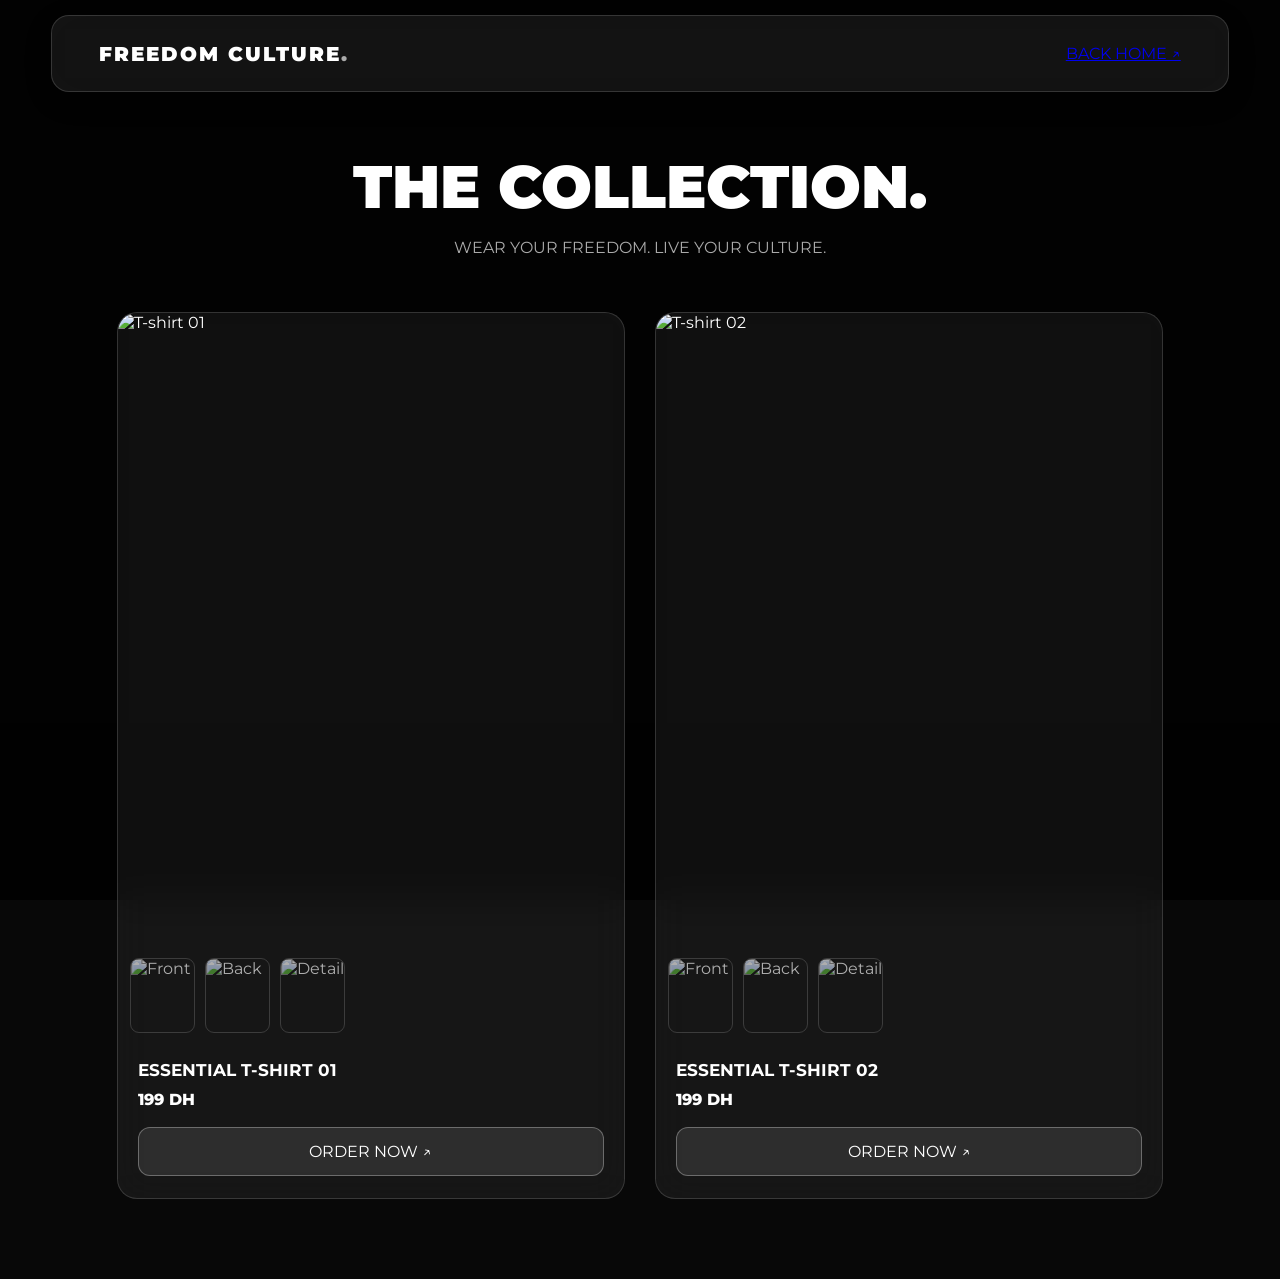
==== collection.html @ b7c8d1c5 "Add files via upload" ====
<!DOCTYPE html>
<html lang="en">
<head>
    <meta charset="UTF-8">
    <meta name="viewport" content="width=device-width, initial-scale=1.0">
    <title>THE COLLECTION | FREEDOM CULTURE</title>

    <link rel="stylesheet" href="style.css">

    <link href="https://fonts.googleapis.com/css2?family=Montserrat:wght@400;500;600;700;800;900&display=swap" rel="stylesheet">

    <style>
        .products-section {
            max-width: 1200px;
            margin: auto;
            padding: 150px 6% 80px;
            color: white;
            font-family: Montserrat, sans-serif;
        }

        .products-section > h1 {
            text-align: center;
            font-size: clamp(35px, 6vw, 60px);
            font-weight: 900;
        }

        .products-intro {
            text-align: center;
            color: #aaa;
            margin: 15px 0 55px;
        }

        .products-grid {
            display: grid;
            grid-template-columns: repeat(2, minmax(0, 1fr));
            gap: 30px;
        }

        .product-card {
            background: rgba(255,255,255,.06);
            border: 1px solid rgba(255,255,255,.15);
            border-radius: 20px;
            overflow: hidden;
            backdrop-filter: blur(18px);
            -webkit-backdrop-filter: blur(18px);
        }

        .main-product-image {
            width: 100%;
            aspect-ratio: 4 / 5;
            object-fit: cover;
            display: block;
        }

        .product-thumbnails {
            display: flex;
            gap: 10px;
            padding: 12px;
        }

        .product-thumbnails img {
            width: 65px;
            height: 75px;
            object-fit: cover;
            border-radius: 9px;
            border: 1px solid rgba(255,255,255,.25);
            cursor: pointer;
            opacity: .65;
        }

        .product-thumbnails img:hover {
            opacity: 1;
            border-color: white;
        }

        .product-info {
            padding: 15px 20px 22px;
        }

        .product-info h2 {
            font-size: 17px;
            margin-bottom: 10px;
        }

        .product-price {
            font-weight: 800;
            margin-bottom: 18px;
        }

        .order-button {
            display: block;
            text-align: center;
            padding: 14px;
            color: white;
            text-decoration: none;
            border: 1px solid rgba(255,255,255,.3);
            border-radius: 12px;
            background: rgba(255,255,255,.1);
        }

        .order-button:hover {
            background: rgba(255,255,255,.2);
        }

        @media(max-width: 700px) {
            .products-grid {
                grid-template-columns: 1fr;
            }

            .products-section {
                padding: 120px 18px 60px;
            }
        }
    </style>
</head>

<body>

<header>
    <nav class="navbar">
        <a href="index.html" class="logo">
            FREEDOM CULTURE<span>.</span>
        </a>

        <a href="index.html" class="glass-collection-btn">
            BACK HOME ↗
        </a>
    </nav>
</header>

<main class="products-section">

    <h1>THE COLLECTION<span>.</span></h1>

    <p class="products-intro">
        WEAR YOUR FREEDOM. LIVE YOUR CULTURE.
    </p>

    <div class="products-grid">

        <!-- T-SHIRT 01 -->

        <article class="product-card">

            <img class="main-product-image"
                 src="images/tshirt-01-front.jpg"
                 alt="T-shirt 01">

            <div class="product-thumbnails">

                <img src="images/tshirt-01-front.jpg"
                     onclick="changeImage(this)" alt="Front">

                <img src="images/tshirt-01-back.jpg"
                     onclick="changeImage(this)" alt="Back">

                <img src="images/tshirt-01-detail.jpg"
                     onclick="changeImage(this)" alt="Detail">

            </div>

            <div class="product-info">

                <h2>ESSENTIAL T-SHIRT 01</h2>

                <p class="product-price">199 DH</p>

                <a class="order-button"
                   target="_blank"
                   href="https://wa.me/212710822283?text=Hello%20FREEDOM%20CULTURE%2C%20I%20want%20T-shirt%2001">
                    ORDER NOW ↗
                </a>

            </div>
        </article>


        <!-- T-SHIRT 02 -->

        <article class="product-card">

            <img class="main-product-image"
                 src="images/tshirt-02-front.jpg"
                 alt="T-shirt 02">

            <div class="product-thumbnails">

                <img src="images/tshirt-02-front.jpg"
                     onclick="changeImage(this)" alt="Front">

                <img src="images/tshirt-02-back.jpg"
                     onclick="changeImage(this)" alt="Back">

                <img src="images/tshirt-02-detail.jpg"
                     onclick="changeImage(this)" alt="Detail">

            </div>

            <div class="product-info">

                <h2>ESSENTIAL T-SHIRT 02</h2>

                <p class="product-price">199 DH</p>

                <a class="order-button"
                   target="_blank"
                   href="https://wa.me/212710822283?text=Hello%20FREEDOM%20CULTURE%2C%20I%20want%20T-shirt%2002">
                    ORDER NOW ↗
                </a>

            </div>
        </article>

    </div>
</main>

<script>
    function changeImage(thumbnail) {
        const card = thumbnail.closest(".product-card");
        const mainImage = card.querySelector(".main-product-image");

        mainImage.src = thumbnail.src;
    }
</script>

</body>
</html>
---- style.css ----
/* =========================
   GLOBAL
========================= */

* {
    margin: 0;
    padding: 0;
    box-sizing: border-box;
    scroll-behavior: smooth;
}

html {
    scroll-padding-top: 110px;
}

body {
    position: relative;
    isolation: isolate;
    min-height: 100vh;

    font-family: 'Montserrat', sans-serif;
    background: #080808;
    color: white;
}

/* FULL PAGE BACKGROUND */

body::before {
    content: "";
    position: fixed;
    inset: 0;
    z-index: -1;
    pointer-events: none;

    background-image:
        linear-gradient(
            rgba(0,0,0,0.65),
            rgba(0,0,0,0.78)
        ),
      url('https://images.unsplash.com/photo-1523398002811-999ca8dec234?w=2000');
    background-size: cover;
    background-position: center center;
    background-repeat: no-repeat;
}

/* NAVBAR */

header {
    position: fixed;
    top: 15px;
    left: 4%;
    width: 92%;
    z-index: 1000;

    border: 1px solid rgba(255,255,255,0.15);
    border-radius: 18px;

    background: rgba(255,255,255,0.07);

    backdrop-filter: blur(22px);
    -webkit-backdrop-filter: blur(22px);

    box-shadow: 0 8px 30px rgba(0,0,0,0.12);
}

.navbar {
    min-height: 75px;
    padding: 12px 4%;

    display: flex;
    align-items: center;
    justify-content: space-between;
    gap: 20px;
}

.logo {
    color: white;
    font-size: 20px;
    font-weight: 900;
    text-decoration: none;
    letter-spacing: 2px;
    white-space: nowrap;
}

.logo span {
    color: #aaa;
}

.nav-links {
    display: flex;
    gap: 30px;
    list-style: none;
}

.nav-links a {
    color: #ddd;
    text-decoration: none;
    font-size: 11px;
    font-weight: 600;
    letter-spacing: 1px;
    transition: color 0.3s ease;
}

.nav-links a:hover {
    color: white;
}

.shop-btn {
    padding: 12px 22px;

    border: 1px solid rgba(255,255,255,0.5);
    border-radius: 30px;

    color: white;
    text-decoration: none;
    font-size: 11px;
    letter-spacing: 1px;

    background: rgba(255,255,255,0.08);

    backdrop-filter: blur(12px);
    -webkit-backdrop-filter: blur(12px);

    transition: 0.3s ease;
    white-space: nowrap;
}

.shop-btn:hover {
    background: white;
    color: black;
}

/* HERO */

.hero {
    min-height: 100vh;

    display: flex;
    align-items: center;

    padding: 140px 12% 80px;

    background: linear-gradient(
        90deg,
        rgba(0,0,0,0.65),
        rgba(0,0,0,0.30),
        rgba(0,0,0,0.12)
    );
}

.hero-content {
    max-width: 650px;
}

.subtitle {
    color: #ccc;
    font-size: 11px;
    font-weight: 700;
    letter-spacing: 4px;
    margin-bottom: 25px;
}

.hero h1 {
    font-size: clamp(55px, 8vw, 105px);
    line-height: 0.95;
    font-weight: 900;
    letter-spacing: -5px;
}

.hero h1 span {
    color: #ccc;
}

.description {
    color: #ddd;
    font-size: 14px;
    line-height: 2;
    margin: 30px 0;
}

.hero-btn {
    display: inline-block;

    padding: 17px 27px;

    border: 1px solid rgba(255,255,255,0.4);
    border-radius: 40px;

    background: rgba(255,255,255,0.12);

    color: white;
    text-decoration: none;

    font-size: 11px;
    font-weight: 700;
    letter-spacing: 1px;

    backdrop-filter: blur(15px);
    -webkit-backdrop-filter: blur(15px);

    transition: 0.3s ease;
}

.hero-btn:hover {
    background: white;
    color: black;
    transform: translateY(-3px);
}

/* COLLECTION */

.collection {
    padding: 120px 20px;
    text-align: center;

    background: rgba(10,10,10,0.45);
}

.collection h2 {
    font-size: 38px;
    letter-spacing: 3px;
    margin-bottom: 25px;
}

.collection > p:last-child {
    color: #888;
    font-size: 13px;
    letter-spacing: 3px;
}

/* ABOUT */

.about {
    padding: 110px 20px;

    background: rgba(17,17,17,0.45);

    text-align: center;
}

.about h2 {
    font-size: 30px;
    margin-bottom: 20px;
}

.about p:not(.subtitle) {
    color: #aaa;
    line-height: 1.9;
}

/* CONTACT */

.contact {
    padding: 120px 8%;
    text-align: center;

    background: rgba(9,9,9,0.45);
}

.contact h2 {
    font-size: clamp(30px, 5vw, 45px);
    letter-spacing: 3px;
    margin-bottom: 20px;
}

.contact-description {
    color: #999;
    font-size: 13px;
    line-height: 1.8;
    margin-bottom: 45px;
}

.contact-container {
    max-width: 950px;
    margin: auto;

    display: grid;
    grid-template-columns: repeat(2, 1fr);
    gap: 18px;
}

.contact-card {
    display: flex;
    flex-direction: column;
    align-items: center;
    gap: 15px;

    padding: 35px 20px;

    text-align: center;
    text-decoration: none;
    color: white;

    background: linear-gradient(
        135deg,
        rgba(255,255,255,0.09),
        rgba(255,255,255,0.015)
    );

    border: 1px solid rgba(255,255,255,0.15);
    border-radius: 22px;

    backdrop-filter: blur(25px);
    -webkit-backdrop-filter: blur(25px);

    box-shadow:
        inset 0 1px 1px rgba(255,255,255,0.12),
        0 10px 35px rgba(0,0,0,0.2);

    transition:
        background 0.3s ease,
        border-color 0.3s ease,
        transform 0.3s ease;
}

.contact-card:hover {
    background: rgba(255,255,255,0.10);
    border-color: rgba(255,255,255,0.35);
    transform: translateY(-5px);
}

/* LIQUID GLASS ICONS */

.glass-icon {
    width: 65px;
    height: 65px;
    flex-shrink: 0;

    display: flex;
    align-items: center;
    justify-content: center;

    border-radius: 50%;

    background: rgba(255,255,255,0.025);
    border: 1px solid rgba(255,255,255,0.25);

    box-shadow:
        inset 0 1px 5px rgba(255,255,255,0.10),
        0 5px 20px rgba(255,255,255,0.025);

    backdrop-filter: blur(15px);
    -webkit-backdrop-filter: blur(15px);

    transition: 0.3s ease;
}

.glass-icon svg {
    width: 29px;
    height: 29px;

    color: rgba(255,255,255,0.85);

    transition: 0.3s ease;
}

.contact-card:hover .glass-icon {
    border-color: rgba(255,255,255,0.6);
    transform: scale(1.08);
}

.contact-label {
    color: #888;
    font-size: 10px;
    font-weight: 700;
    letter-spacing: 3px;
}

.contact-value {
    color: #eee;
    font-size: 15px;
    font-weight: 600;
    overflow-wrap: anywhere;
}

/* FOOTER */

footer {
    padding: 55px 20px;

    text-align: center;

    background: rgba(5,5,5,0.45);

    border-top: 1px solid #222;
}

footer h2 {
    font-size: 20px;
    letter-spacing: 3px;
    margin-bottom: 18px;
}

footer p {
    color: #888;
    font-size: 10px;
    letter-spacing: 1px;
    line-height: 2;
}

.copyright {
    margin-top: 20px;
}

/* SCROLL REVEAL */

.reveal-section {
    opacity: 0;
    transform: translateY(22px);

    transition:
        opacity 0.8s ease,
        transform 0.8s ease;
}

.reveal-section.visible {
    opacity: 1;
    transform: translateY(0);
}

/* TABLET & MOBILE */

@media (max-width: 768px) {

    body::before {
        background-position: center center;
        background-size: cover;
    }

    header {
        top: 8px;
        left: 3%;
        width: 94%;
    }

    .navbar {
        min-height: 65px;
        padding: 10px 4%;
    }

    .logo {
        font-size: 15px;
        letter-spacing: 1.5px;
    }

    .nav-links {
        display: none;
    }

    .shop-btn {
        padding: 10px 15px;
        font-size: 10px;
    }

    .hero {
        min-height: 100svh;
        min-height: 100vh;

        padding: 130px 7% 70px;
    }

    .hero h1 {
        font-size: clamp(48px, 12vw, 75px);
        letter-spacing: -3px;
    }

    .collection {
        padding: 100px 20px;
    }

    .collection h2 {
        font-size: 28px;
    }

    .about {
        padding: 100px 20px;
    }

    .about h2 {
        font-size: 24px;
    }

    .contact {
        padding: 90px 6%;
    }

    .contact-container {
        grid-template-columns: 1fr;
    }

    .contact-card {
        padding: 30px 20px;
    }

    .contact-value {
        font-size: 14px;
    }

    footer {
        padding: 45px 20px;
    }
}

/* SMALL PHONES */

@media (max-width: 380px) {

    .logo {
        font-size: 13px;
    }

    .shop-btn {
        padding: 9px 12px;
        font-size: 9px;
    }

    .hero h1 {
        font-size: 46px;
    }

    .subtitle {
        font-size: 9px;
        letter-spacing: 3px;
    }

    .contact h2 {
        font-size: 28px;
    }
}

/* ACCESSIBILITY */

@media (prefers-reduced-motion: reduce) {

    *,
    *::before,
    *::after {
        scroll-behavior: auto !important;
        transition-duration: 0.01ms !important;
        animation-duration: 0.01ms !important;
    }

    .reveal-section {
        opacity: 1;
        transform: none;
    }
}
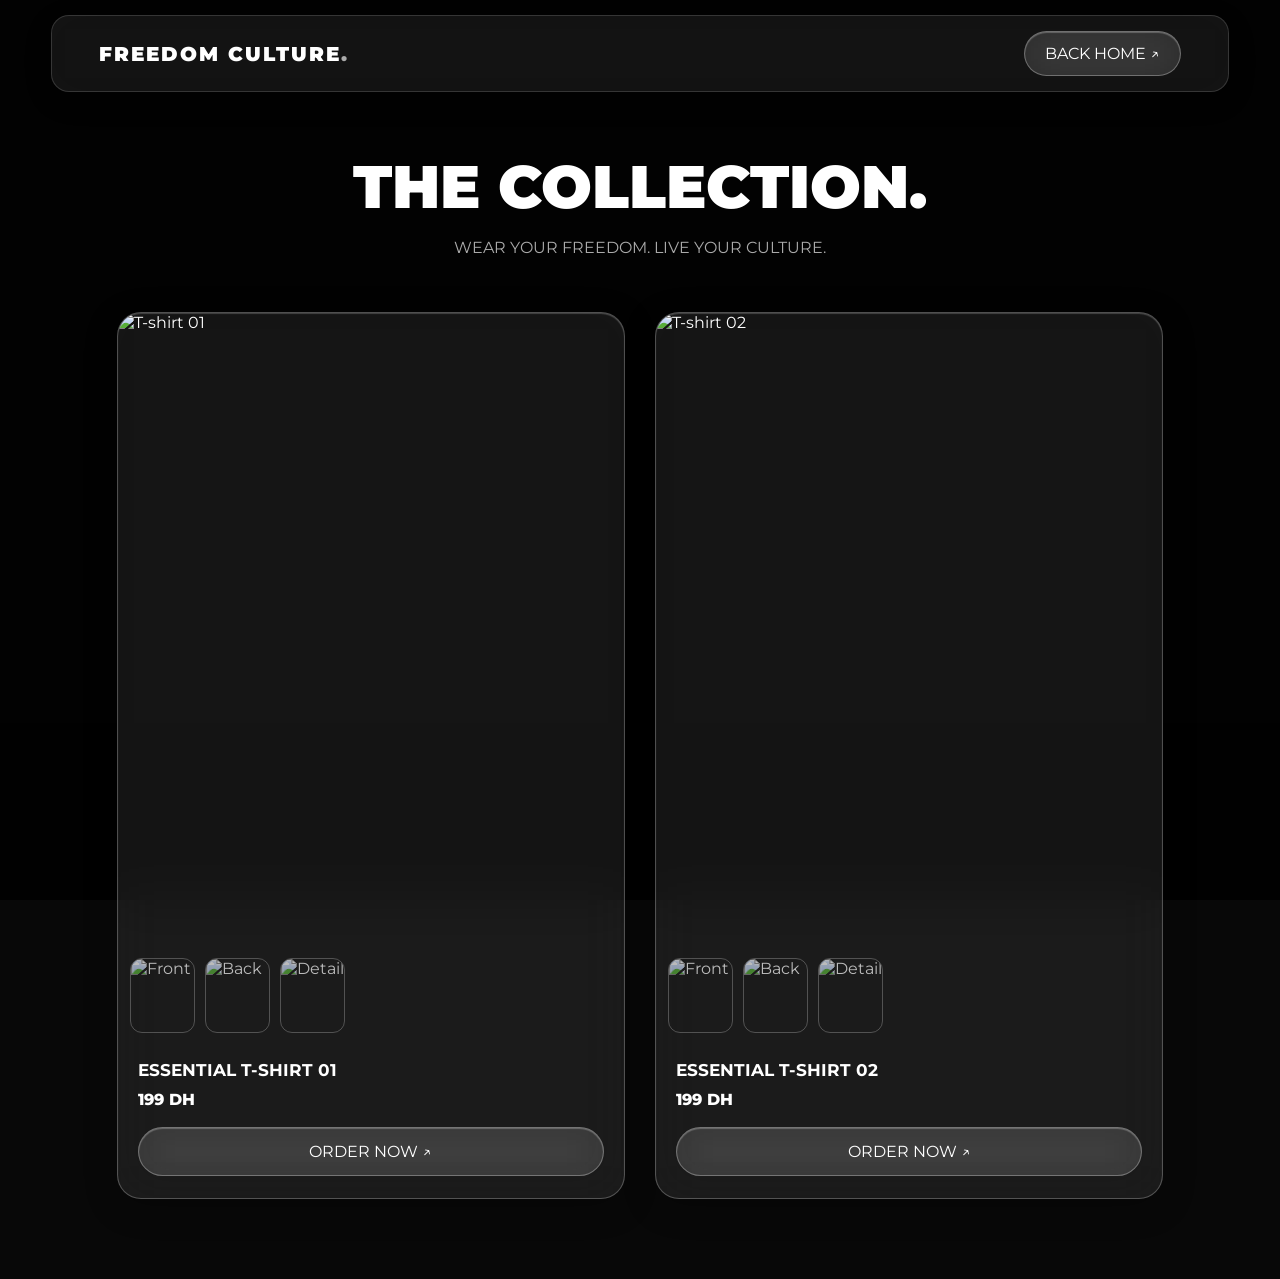
==== commit 8ddc3014: "Add files via upload" ====
--- a/collection.html
+++ b/collection.html
@@ -37,14 +37,15 @@
         }
 
         .product-card {
-            background: rgba(255,255,255,.06);
-            border: 1px solid rgba(255,255,255,.15);
-            border-radius: 20px;
+            background: rgba(255,255,255,0.08);
+            border: 1px solid rgba(255,255,255,0.25);
+            border-radius: 24px;
             overflow: hidden;
-            backdrop-filter: blur(18px);
-            -webkit-backdrop-filter: blur(18px);
-        }
-
+            backdrop-filter: blur(25px) saturate(180%);
+            -webkit-backdrop-filter: blur(25px) saturate(180%);
+            box-shadow: 0 8px 32px rgba(0,0,0,0.25),
+                        inset 0 1px 1px rgba(255,255,255,0.2);
+        }
         .main-product-image {
             width: 100%;
             aspect-ratio: 4 / 5;
@@ -58,21 +59,21 @@
             padding: 12px;
         }
 
-        .product-thumbnails img {
+       .product-thumbnails img {
             width: 65px;
             height: 75px;
             object-fit: cover;
-            border-radius: 9px;
-            border: 1px solid rgba(255,255,255,.25);
+            border-radius: 12px;
+            border: 1px solid rgba(255,255,255,0.35);
             cursor: pointer;
-            opacity: .65;
+            opacity: 0.7;
+            transition: 0.3s ease;
         }
 
         .product-thumbnails img:hover {
             opacity: 1;
-            border-color: white;
-        }
-
+            transform: scale(1.08);
+        }
         .product-info {
             padding: 15px 20px 22px;
         }
@@ -87,19 +88,24 @@
             margin-bottom: 18px;
         }
 
-        .order-button {
+       .order-button {
             display: block;
             text-align: center;
             padding: 14px;
             color: white;
             text-decoration: none;
-            border: 1px solid rgba(255,255,255,.3);
-            border-radius: 12px;
-            background: rgba(255,255,255,.1);
+            border: 1px solid rgba(255,255,255,0.3);
+            border-radius: 50px;
+            background: rgba(255,255,255,0.10);
+            backdrop-filter: blur(20px) saturate(180%);
+            -webkit-backdrop-filter: blur(20px) saturate(180%);
+            box-shadow: inset 0 1px 1px rgba(255,255,255,0.25);
+            transition: 0.3s ease;
         }
 
         .order-button:hover {
-            background: rgba(255,255,255,.2);
+            background: rgba(255,255,255,0.2);
+            transform: translateY(-2px);
         }
 
         @media(max-width: 700px) {
@@ -110,6 +116,38 @@
             .products-section {
                 padding: 120px 18px 60px;
             }
+        }
+      .glass-collection-btn {
+            background: rgba(255,255,255,0.10);
+            border: 1px solid rgba(255,255,255,0.3);
+            border-radius: 50px;
+            padding: 12px 20px;
+            color: white;
+            text-decoration: none;
+            backdrop-filter: blur(20px) saturate(180%);
+            -webkit-backdrop-filter: blur(20px) saturate(180%);
+            box-shadow: inset 0 1px 1px rgba(255,255,255,0.25);
+            transition: 0.3s ease;
+        }
+
+        .glass-collection-btn:hover {
+            background: rgba(255,255,255,0.2);
+        }
+        .glass-collection-btn {
+            background: rgba(255,255,255,0.10);
+            border: 1px solid rgba(255,255,255,0.3);
+            border-radius: 50px;
+            padding: 12px 20px;
+            color: white;
+            text-decoration: none;
+            backdrop-filter: blur(20px) saturate(180%);
+            -webkit-backdrop-filter: blur(20px) saturate(180%);
+            box-shadow: inset 0 1px 1px rgba(255,255,255,0.25);
+            transition: 0.3s ease;
+        }
+
+        .glass-collection-btn:hover {
+            background: rgba(255,255,255,0.2);
         }
     </style>
 </head>
@@ -143,18 +181,18 @@
         <article class="product-card">
 
             <img class="main-product-image"
-                 src="images/tshirt-01-front.jpg"
+                src="./images/tshirt-01-front.jpg"
                  alt="T-shirt 01">
 
             <div class="product-thumbnails">
 
-                <img src="images/tshirt-01-front.jpg"
+                <img src="./images/tshirt-01-front.jpg"
                      onclick="changeImage(this)" alt="Front">
 
-                <img src="images/tshirt-01-back.jpg"
+                <img src="./images/tshirt-01-back.jpg"
                      onclick="changeImage(this)" alt="Back">
 
-                <img src="images/tshirt-01-detail.jpg"
+                <img src="./images/tshirt-01-detail.jpg"
                      onclick="changeImage(this)" alt="Detail">
 
             </div>
@@ -180,18 +218,18 @@
         <article class="product-card">
 
             <img class="main-product-image"
-                 src="images/tshirt-02-front.jpg"
+                 src="./images/tshirt-02-front.jpg"
                  alt="T-shirt 02">
 
             <div class="product-thumbnails">
 
-                <img src="images/tshirt-02-front.jpg"
+                <img src="./images/tshirt-02-front.jpg"
                      onclick="changeImage(this)" alt="Front">
 
-                <img src="images/tshirt-02-back.jpg"
+                <img src="./images/tshirt-02-back.jpg"
                      onclick="changeImage(this)" alt="Back">
 
-                <img src="images/tshirt-02-detail.jpg"
+                <img src="./images/tshirt-02-detail.jpg"
                      onclick="changeImage(this)" alt="Detail">
 
             </div>
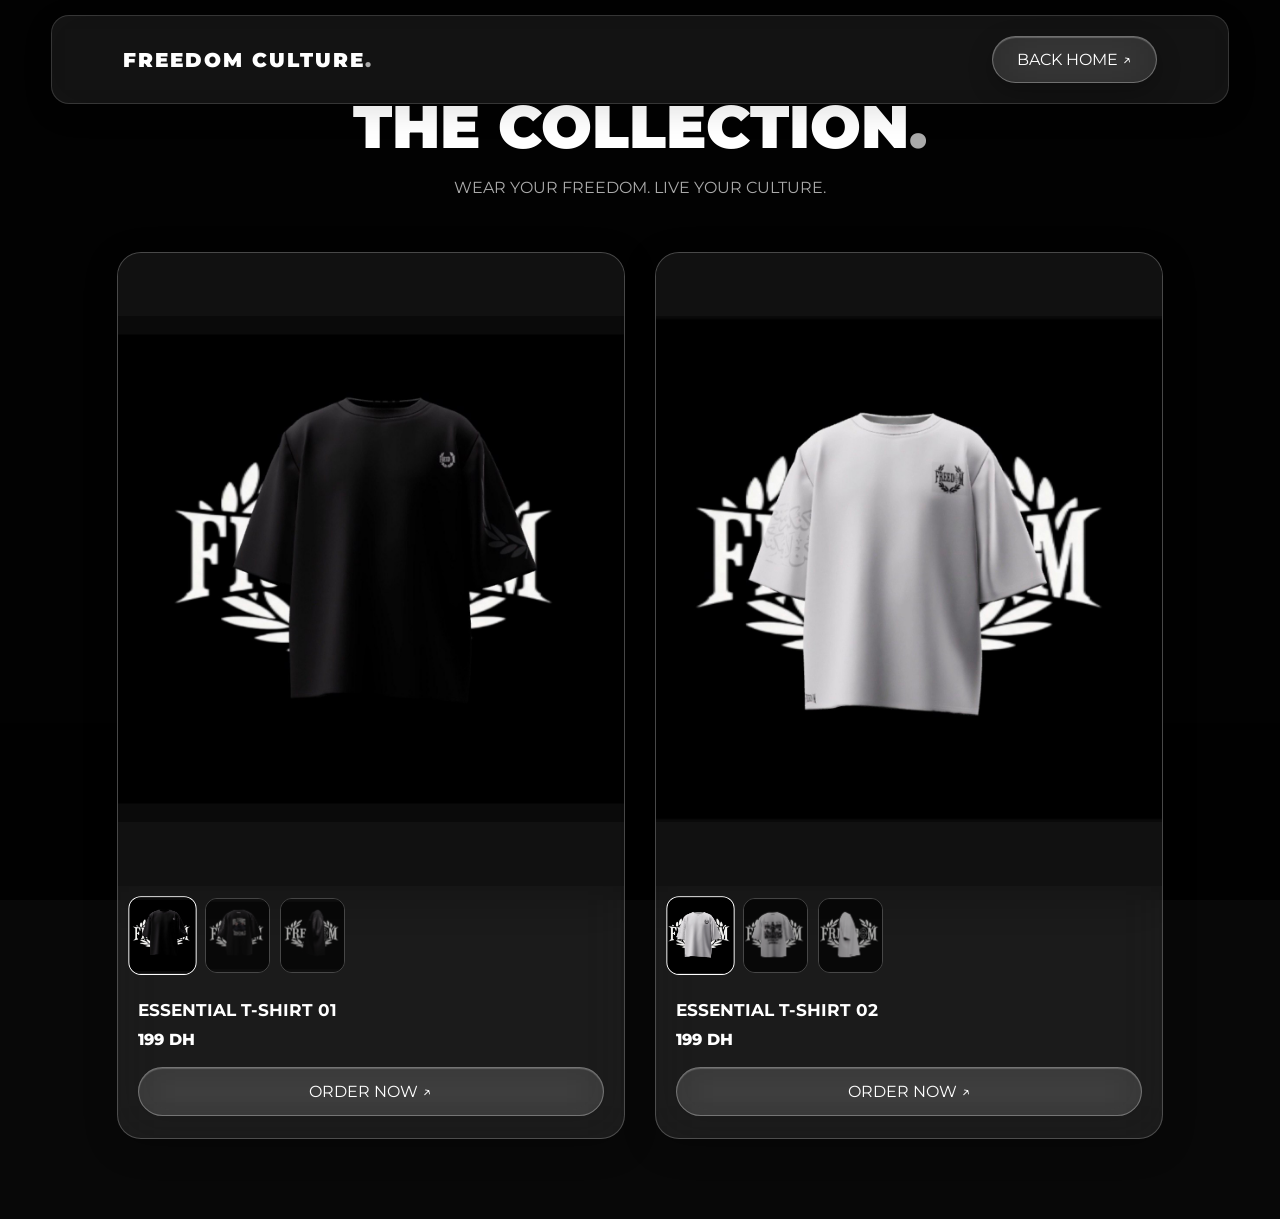
==== commit 3ea73e67: "Add files via upload" ====
--- a/collection.html
+++ b/collection.html
@@ -3,22 +3,73 @@
 <head>
     <meta charset="UTF-8">
     <meta name="viewport" content="width=device-width, initial-scale=1.0">
+
     <title>THE COLLECTION | FREEDOM CULTURE</title>
 
-    <link rel="stylesheet" href="style.css">
+    <link rel="stylesheet" href="./style.css">
 
     <link href="https://fonts.googleapis.com/css2?family=Montserrat:wght@400;500;600;700;800;900&display=swap" rel="stylesheet">
 
     <style>
+        * {
+            box-sizing: border-box;
+        }
+
+        body {
+            margin: 0;
+            background: #080808;
+            color: white;
+            font-family: 'Montserrat', sans-serif;
+        }
+
+        .navbar {
+            display: flex;
+            align-items: center;
+            justify-content: space-between;
+            padding: 20px 6%;
+        }
+
+        .logo {
+            color: white;
+            text-decoration: none;
+            font-weight: 900;
+            font-size: 20px;
+        }
+
+        .logo span,
+        .products-section h1 span {
+            color: #aaa;
+        }
+
+        .glass-collection-btn {
+            display: inline-flex;
+            align-items: center;
+            justify-content: center;
+            padding: 13px 24px;
+            color: white;
+            text-decoration: none;
+            background: rgba(255,255,255,0.10);
+            border: 1px solid rgba(255,255,255,0.3);
+            border-radius: 50px;
+            backdrop-filter: blur(25px) saturate(180%);
+            -webkit-backdrop-filter: blur(25px) saturate(180%);
+            box-shadow: inset 0 1px 1px rgba(255,255,255,0.25),
+                        0 8px 25px rgba(0,0,0,0.25);
+            transition: 0.3s ease;
+        }
+
+        .glass-collection-btn:hover {
+            background: rgba(255,255,255,0.22);
+            transform: translateY(-3px);
+        }
+
         .products-section {
             max-width: 1200px;
             margin: auto;
-            padding: 150px 6% 80px;
-            color: white;
-            font-family: Montserrat, sans-serif;
-        }
-
-        .products-section > h1 {
+            padding: 90px 6% 80px;
+        }
+
+        .products-section h1 {
             text-align: center;
             font-size: clamp(35px, 6vw, 60px);
             font-weight: 900;
@@ -38,18 +89,20 @@
 
         .product-card {
             background: rgba(255,255,255,0.08);
-            border: 1px solid rgba(255,255,255,0.25);
+            border: 1px solid rgba(255,255,255,0.22);
             border-radius: 24px;
             overflow: hidden;
             backdrop-filter: blur(25px) saturate(180%);
             -webkit-backdrop-filter: blur(25px) saturate(180%);
             box-shadow: 0 8px 32px rgba(0,0,0,0.25),
-                        inset 0 1px 1px rgba(255,255,255,0.2);
-        }
+                        inset 0 1px 1px rgba(255,255,255,0.15);
+        }
+
         .main-product-image {
             width: 100%;
             aspect-ratio: 4 / 5;
-            object-fit: cover;
+            object-fit: contain;
+            background: #111;
             display: block;
         }
 
@@ -59,21 +112,24 @@
             padding: 12px;
         }
 
-       .product-thumbnails img {
+        .product-thumbnails img {
             width: 65px;
             height: 75px;
             object-fit: cover;
             border-radius: 12px;
-            border: 1px solid rgba(255,255,255,0.35);
+            border: 1px solid rgba(255,255,255,0.3);
             cursor: pointer;
-            opacity: 0.7;
+            opacity: 0.65;
             transition: 0.3s ease;
         }
 
-        .product-thumbnails img:hover {
+        .product-thumbnails img:hover,
+        .product-thumbnails img.active {
             opacity: 1;
-            transform: scale(1.08);
-        }
+            border-color: white;
+            transform: scale(1.05);
+        }
+
         .product-info {
             padding: 15px 20px 22px;
         }
@@ -88,7 +144,7 @@
             margin-bottom: 18px;
         }
 
-       .order-button {
+        .order-button {
             display: block;
             text-align: center;
             padding: 14px;
@@ -99,12 +155,12 @@
             background: rgba(255,255,255,0.10);
             backdrop-filter: blur(20px) saturate(180%);
             -webkit-backdrop-filter: blur(20px) saturate(180%);
-            box-shadow: inset 0 1px 1px rgba(255,255,255,0.25);
+            box-shadow: inset 0 1px 1px rgba(255,255,255,0.2);
             transition: 0.3s ease;
         }
 
         .order-button:hover {
-            background: rgba(255,255,255,0.2);
+            background: rgba(255,255,255,0.22);
             transform: translateY(-2px);
         }
 
@@ -114,40 +170,12 @@
             }
 
             .products-section {
-                padding: 120px 18px 60px;
+                padding: 65px 18px;
             }
-        }
-      .glass-collection-btn {
-            background: rgba(255,255,255,0.10);
-            border: 1px solid rgba(255,255,255,0.3);
-            border-radius: 50px;
-            padding: 12px 20px;
-            color: white;
-            text-decoration: none;
-            backdrop-filter: blur(20px) saturate(180%);
-            -webkit-backdrop-filter: blur(20px) saturate(180%);
-            box-shadow: inset 0 1px 1px rgba(255,255,255,0.25);
-            transition: 0.3s ease;
-        }
-
-        .glass-collection-btn:hover {
-            background: rgba(255,255,255,0.2);
-        }
-        .glass-collection-btn {
-            background: rgba(255,255,255,0.10);
-            border: 1px solid rgba(255,255,255,0.3);
-            border-radius: 50px;
-            padding: 12px 20px;
-            color: white;
-            text-decoration: none;
-            backdrop-filter: blur(20px) saturate(180%);
-            -webkit-backdrop-filter: blur(20px) saturate(180%);
-            box-shadow: inset 0 1px 1px rgba(255,255,255,0.25);
-            transition: 0.3s ease;
-        }
-
-        .glass-collection-btn:hover {
-            background: rgba(255,255,255,0.2);
+
+            .navbar {
+                padding: 18px;
+            }
         }
     </style>
 </head>
@@ -156,6 +184,7 @@
 
 <header>
     <nav class="navbar">
+
         <a href="index.html" class="logo">
             FREEDOM CULTURE<span>.</span>
         </a>
@@ -163,6 +192,7 @@
         <a href="index.html" class="glass-collection-btn">
             BACK HOME ↗
         </a>
+
     </nav>
 </header>
 
@@ -181,19 +211,24 @@
         <article class="product-card">
 
             <img class="main-product-image"
-                src="./images/tshirt-01-front.jpg"
-                 alt="T-shirt 01">
+                 src="./images/tshirt-01-front.jpg"
+                 alt="T-shirt 01"
+                 onerror="this.alt='Image not found: tshirt-01-front.jpg'">
 
             <div class="product-thumbnails">
 
-                <img src="./images/tshirt-01-front.jpg"
-                     onclick="changeImage(this)" alt="Front">
+                <img class="active"
+                     src="./images/tshirt-01-front.jpg"
+                     onclick="changeImage(this)"
+                     alt="Front">
 
                 <img src="./images/tshirt-01-back.jpg"
-                     onclick="changeImage(this)" alt="Back">
+                     onclick="changeImage(this)"
+                     alt="Back">
 
                 <img src="./images/tshirt-01-detail.jpg"
-                     onclick="changeImage(this)" alt="Detail">
+                     onclick="changeImage(this)"
+                     alt="Detail">
 
             </div>
 
@@ -210,6 +245,7 @@
                 </a>
 
             </div>
+
         </article>
 
 
@@ -219,18 +255,23 @@
 
             <img class="main-product-image"
                  src="./images/tshirt-02-front.jpg"
-                 alt="T-shirt 02">
+                 alt="T-shirt 02"
+                 onerror="this.alt='Image not found: tshirt-02-front.jpg'">
 
             <div class="product-thumbnails">
 
-                <img src="./images/tshirt-02-front.jpg"
-                     onclick="changeImage(this)" alt="Front">
+                <img class="active"
+                     src="./images/tshirt-02-front.jpg"
+                     onclick="changeImage(this)"
+                     alt="Front">
 
                 <img src="./images/tshirt-02-back.jpg"
-                     onclick="changeImage(this)" alt="Back">
+                     onclick="changeImage(this)"
+                     alt="Back">
 
                 <img src="./images/tshirt-02-detail.jpg"
-                     onclick="changeImage(this)" alt="Detail">
+                     onclick="changeImage(this)"
+                     alt="Detail">
 
             </div>
 
@@ -247,17 +288,26 @@
                 </a>
 
             </div>
+
         </article>
 
     </div>
+
 </main>
 
 <script>
     function changeImage(thumbnail) {
+
         const card = thumbnail.closest(".product-card");
+
         const mainImage = card.querySelector(".main-product-image");
 
         mainImage.src = thumbnail.src;
+
+        card.querySelectorAll(".product-thumbnails img")
+            .forEach(img => img.classList.remove("active"));
+
+        thumbnail.classList.add("active");
     }
 </script>
 
--- a/style.css
+++ b/style.css
@@ -17,7 +17,6 @@
     position: relative;
     isolation: isolate;
     min-height: 100vh;
-
     font-family: 'Montserrat', sans-serif;
     background: #080808;
     color: white;
@@ -37,7 +36,8 @@
             rgba(0,0,0,0.65),
             rgba(0,0,0,0.78)
         ),
-      url('https://images.unsplash.com/photo-1523398002811-999ca8dec234?w=2000');
+        url('https://images.unsplash.com/photo-1523398002811-999ca8dec234?w=2000');
+
     background-size: cover;
     background-position: center center;
     background-repeat: no-repeat;
@@ -180,7 +180,6 @@
 
 .hero-btn {
     display: inline-block;
-
     padding: 17px 27px;
 
     border: 1px solid rgba(255,255,255,0.4);
@@ -222,10 +221,90 @@
     margin-bottom: 25px;
 }
 
-.collection > p:last-child {
+.collection > p:not(.subtitle) {
     color: #888;
     font-size: 13px;
     letter-spacing: 3px;
+}
+
+/* EXPLORE COLLECTION - LIQUID GLASS */
+
+.collection .glass-collection-btn {
+    position: relative;
+    display: inline-flex;
+    align-items: center;
+    justify-content: center;
+    gap: 12px;
+
+    margin-top: 35px;
+    padding: 16px 32px;
+
+    color: #fff !important;
+    text-decoration: none !important;
+
+    font-family: inherit;
+    font-size: 12px;
+    font-weight: 700;
+    letter-spacing: 1.5px;
+
+    background: linear-gradient(
+        135deg,
+        rgba(255,255,255,0.20),
+        rgba(255,255,255,0.04)
+    );
+
+    border: 1px solid rgba(255,255,255,0.38);
+    border-radius: 50px;
+
+    backdrop-filter: blur(25px) saturate(180%);
+    -webkit-backdrop-filter: blur(25px) saturate(180%);
+
+    box-shadow:
+        inset 0 1px 2px rgba(255,255,255,0.4),
+        inset 0 -1px 2px rgba(255,255,255,0.08),
+        0 8px 30px rgba(0,0,0,0.25);
+
+    overflow: hidden;
+    isolation: isolate;
+
+    transition: all 0.35s ease;
+}
+
+.collection .glass-collection-btn::before {
+    content: "";
+    position: absolute;
+    inset: 0;
+    z-index: -1;
+
+    background: linear-gradient(
+        110deg,
+        transparent 20%,
+        rgba(255,255,255,0.18) 45%,
+        transparent 70%
+    );
+
+    transform: translateX(-100%);
+    transition: transform 0.6s ease;
+}
+
+.collection .glass-collection-btn:hover::before {
+    transform: translateX(100%);
+}
+
+.collection .glass-collection-btn:hover {
+    background: rgba(255,255,255,0.18);
+    border-color: rgba(255,255,255,0.65);
+
+    box-shadow:
+        inset 0 1px 3px rgba(255,255,255,0.4),
+        0 10px 35px rgba(255,255,255,0.08);
+
+    transform: translateY(-4px);
+}
+
+.collection .glass-collection-btn span {
+    color: white;
+    font-size: 17px;
 }
 
 /* ABOUT */
@@ -377,7 +456,6 @@
 
 footer {
     padding: 55px 20px;
-
     text-align: center;
 
     background: rgba(5,5,5,0.45);
@@ -455,7 +533,6 @@
     .hero {
         min-height: 100svh;
         min-height: 100vh;
-
         padding: 130px 7% 70px;
     }
 
@@ -470,6 +547,11 @@
 
     .collection h2 {
         font-size: 28px;
+    }
+
+    .collection .glass-collection-btn {
+        padding: 15px 25px;
+        font-size: 11px;
     }
 
     .about {
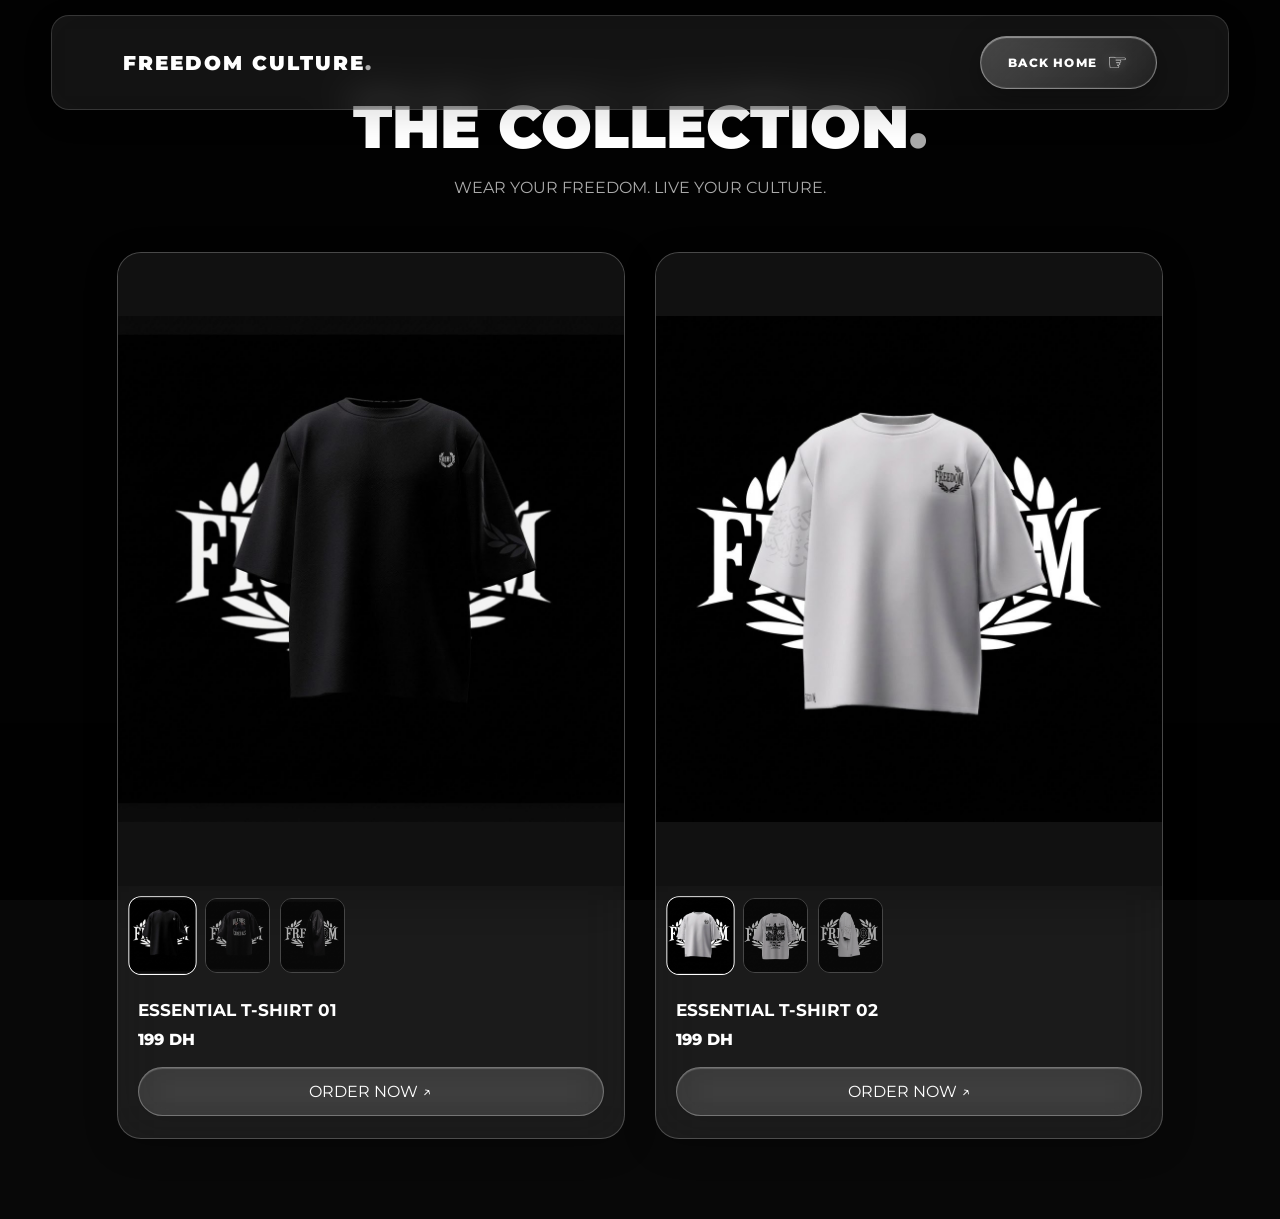
==== commit d702e116: "Add files via upload" ====
--- a/collection.html
+++ b/collection.html
@@ -41,26 +41,96 @@
             color: #aaa;
         }
 
+        /* LIQUID GLASS BACK HOME BUTTON */
+
         .glass-collection-btn {
+            position: relative;
             display: inline-flex;
             align-items: center;
             justify-content: center;
-            padding: 13px 24px;
-            color: white;
+            gap: 10px;
+            padding: 14px 27px;
+            color: #fff;
             text-decoration: none;
-            background: rgba(255,255,255,0.10);
-            border: 1px solid rgba(255,255,255,0.3);
+            font-family: 'Montserrat', sans-serif;
+            font-size: 12px;
+            font-weight: 800;
+            letter-spacing: 1.2px;
+
+            background: linear-gradient(
+                135deg,
+                rgba(255,255,255,0.20),
+                rgba(255,255,255,0.04)
+            );
+
+            border: 1px solid rgba(255,255,255,0.38);
             border-radius: 50px;
-            backdrop-filter: blur(25px) saturate(180%);
-            -webkit-backdrop-filter: blur(25px) saturate(180%);
-            box-shadow: inset 0 1px 1px rgba(255,255,255,0.25),
-                        0 8px 25px rgba(0,0,0,0.25);
-            transition: 0.3s ease;
+
+            backdrop-filter: blur(30px) saturate(180%);
+            -webkit-backdrop-filter: blur(30px) saturate(180%);
+
+            box-shadow:
+                inset 0 1px 1px rgba(255,255,255,0.45),
+                inset 0 -1px 1px rgba(255,255,255,0.08),
+                0 8px 30px rgba(0,0,0,0.35);
+
+            transition: all 0.35s ease;
+            overflow: hidden;
+            isolation: isolate;
+        }
+
+        .glass-collection-btn::before {
+            content: "";
+            position: absolute;
+            top: 0;
+            left: -120%;
+            width: 70%;
+            height: 100%;
+
+            background: linear-gradient(
+                90deg,
+                transparent,
+                rgba(255,255,255,0.25),
+                transparent
+            );
+
+            transform: skewX(-25deg);
+            transition: 0.6s ease;
+            pointer-events: none;
         }
 
         .glass-collection-btn:hover {
             background: rgba(255,255,255,0.22);
+            border-color: rgba(255,255,255,0.7);
             transform: translateY(-3px);
+
+            box-shadow:
+                inset 0 1px 2px rgba(255,255,255,0.5),
+                0 12px 35px rgba(255,255,255,0.10);
+        }
+
+        .glass-collection-btn:hover::before {
+            left: 150%;
+        }
+
+        /* WHITE LIQUID GLASS POINTER */
+
+        .glass-pointer {
+            display: inline-block;
+            position: relative;
+            z-index: 1;
+            color: #fff;
+            font-size: 23px;
+            font-weight: 400;
+            line-height: 1;
+            text-shadow: 0 0 12px rgba(255,255,255,0.55);
+            transition: transform 0.35s ease, text-shadow 0.35s ease;
+            pointer-events: none;
+        }
+
+        .glass-collection-btn:hover .glass-pointer {
+            transform: translateX(5px);
+            text-shadow: 0 0 18px rgba(255,255,255,0.9);
         }
 
         .products-section {
@@ -190,7 +260,8 @@
         </a>
 
         <a href="index.html" class="glass-collection-btn">
-            BACK HOME ↗
+            BACK HOME
+            <span class="glass-pointer">☞</span>
         </a>
 
     </nav>
@@ -241,7 +312,7 @@
                 <a class="order-button"
                    target="_blank"
                    href="https://wa.me/212710822283?text=Hello%20FREEDOM%20CULTURE%2C%20I%20want%20T-shirt%2001">
-                    ORDER NOW ↗
+                    ORDER NOW ↗️
                 </a>
 
             </div>
@@ -284,7 +355,7 @@
                 <a class="order-button"
                    target="_blank"
                    href="https://wa.me/212710822283?text=Hello%20FREEDOM%20CULTURE%2C%20I%20want%20T-shirt%2002">
-                    ORDER NOW ↗
+                    ORDER NOW ↗️
                 </a>
 
             </div>
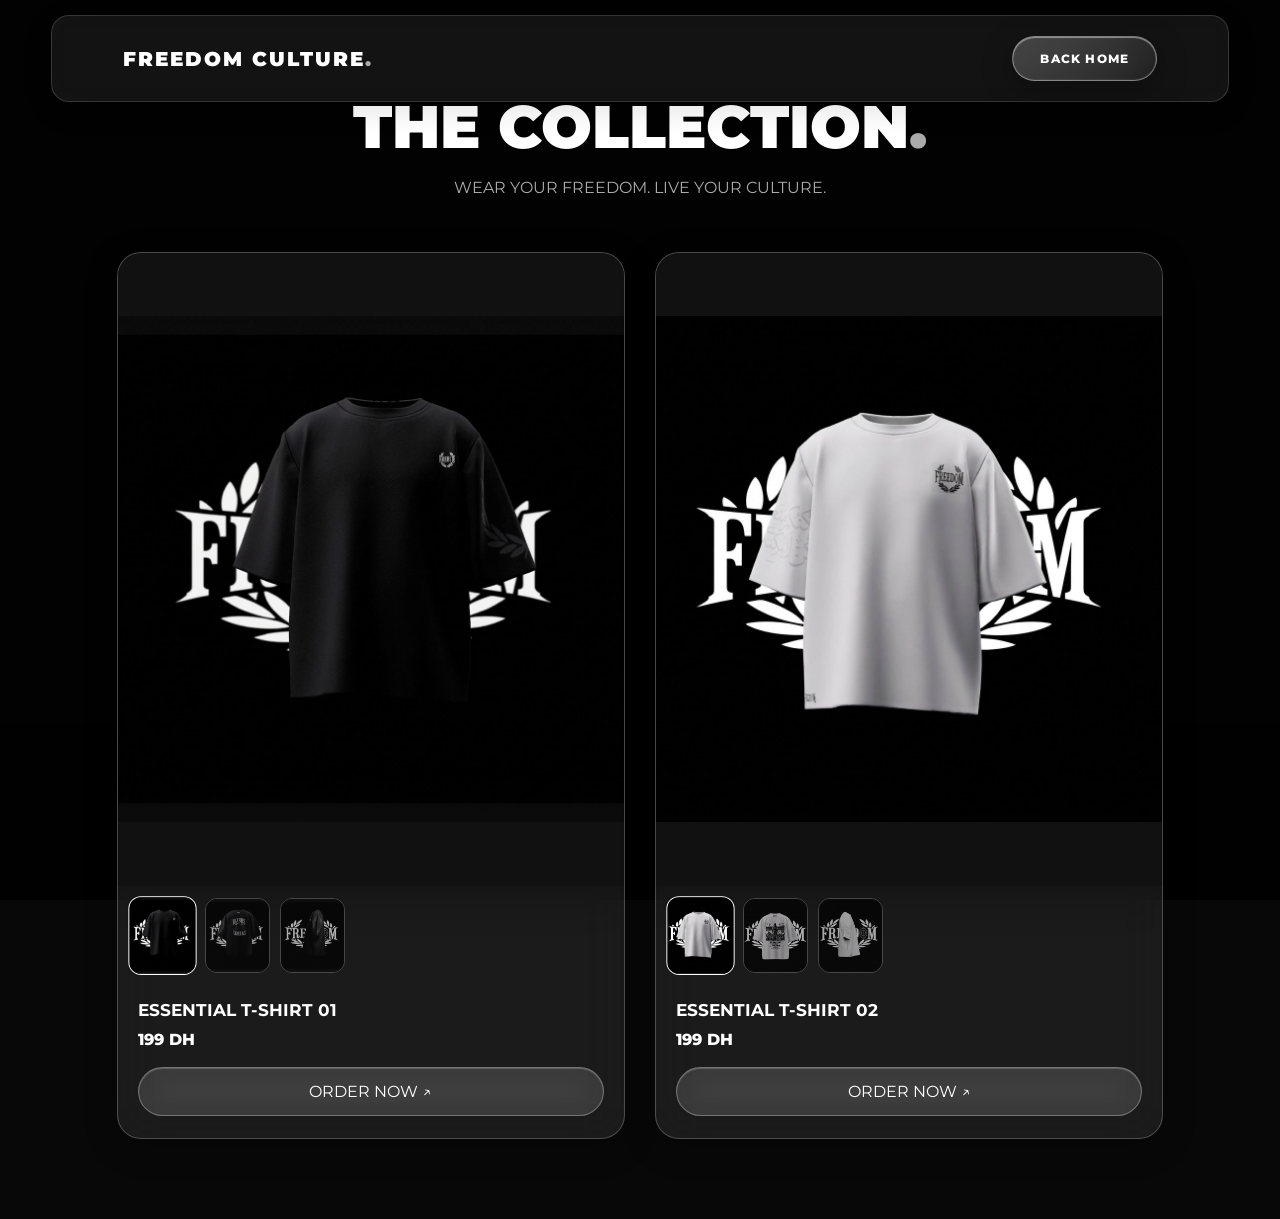
==== commit 84687408: "Add files via upload" ====
--- a/collection.html
+++ b/collection.html
@@ -48,7 +48,6 @@
             display: inline-flex;
             align-items: center;
             justify-content: center;
-            gap: 10px;
             padding: 14px 27px;
             color: #fff;
             text-decoration: none;
@@ -111,26 +110,6 @@
 
         .glass-collection-btn:hover::before {
             left: 150%;
-        }
-
-        /* WHITE LIQUID GLASS POINTER */
-
-        .glass-pointer {
-            display: inline-block;
-            position: relative;
-            z-index: 1;
-            color: #fff;
-            font-size: 23px;
-            font-weight: 400;
-            line-height: 1;
-            text-shadow: 0 0 12px rgba(255,255,255,0.55);
-            transition: transform 0.35s ease, text-shadow 0.35s ease;
-            pointer-events: none;
-        }
-
-        .glass-collection-btn:hover .glass-pointer {
-            transform: translateX(5px);
-            text-shadow: 0 0 18px rgba(255,255,255,0.9);
         }
 
         .products-section {
@@ -261,7 +240,6 @@
 
         <a href="index.html" class="glass-collection-btn">
             BACK HOME
-            <span class="glass-pointer">☞</span>
         </a>
 
     </nav>
@@ -319,7 +297,6 @@
 
         </article>
 
-
         <!-- T-SHIRT 02 -->
 
         <article class="product-card">
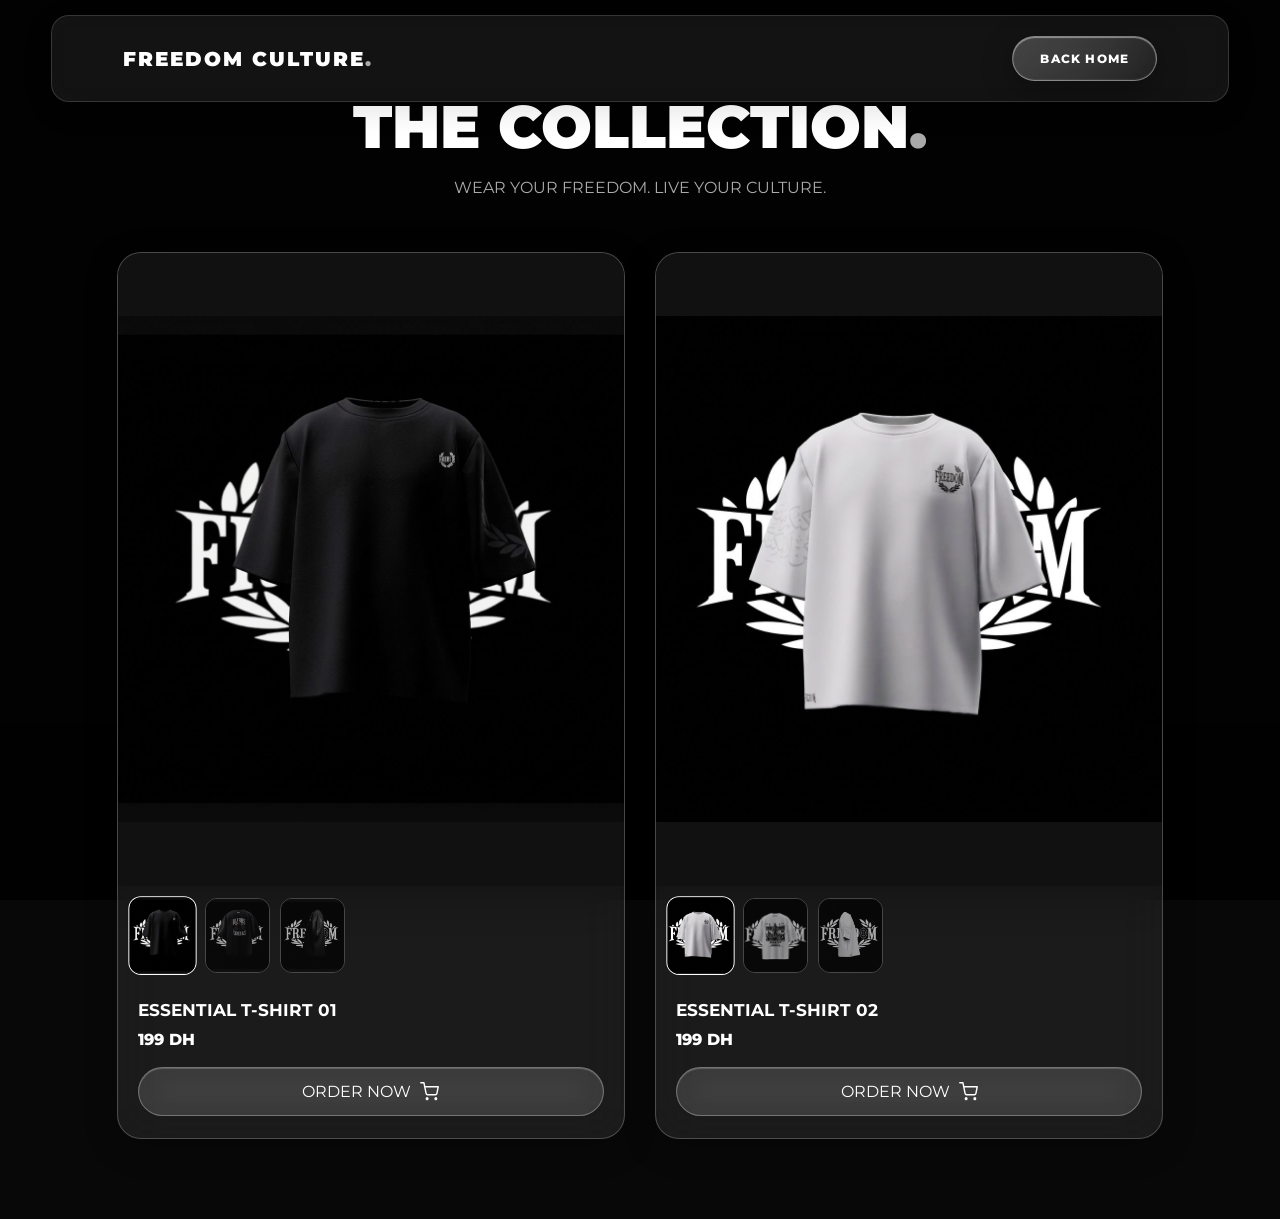
==== commit 802b3461: "Add files via upload" ====
--- a/collection.html
+++ b/collection.html
@@ -194,7 +194,10 @@
         }
 
         .order-button {
-            display: block;
+            display: flex;
+            align-items: center;
+            justify-content: center;
+            gap: 9px;
             text-align: center;
             padding: 14px;
             color: white;
@@ -213,6 +216,17 @@
             transform: translateY(-2px);
         }
 
+        .order-button svg {
+            width: 19px;
+            height: 19px;
+            flex-shrink: 0;
+            transition: transform 0.3s ease;
+        }
+
+        .order-button:hover svg {
+            transform: translateY(-2px);
+        }
+
         @media(max-width: 700px) {
             .products-grid {
                 grid-template-columns: 1fr;
@@ -290,7 +304,21 @@
                 <a class="order-button"
                    target="_blank"
                    href="https://wa.me/212710822283?text=Hello%20FREEDOM%20CULTURE%2C%20I%20want%20T-shirt%2001">
-                    ORDER NOW ↗️
+
+                    ORDER NOW
+
+                    <svg viewBox="0 0 24 24"
+                         fill="none"
+                         stroke="white"
+                         stroke-width="1.8"
+                         stroke-linecap="round"
+                         stroke-linejoin="round"
+                         aria-hidden="true">
+                        <circle cx="9" cy="21" r="1"/>
+                        <circle cx="20" cy="21" r="1"/>
+                        <path d="M1 1h4l2.68 13.39a2 2 0 0 0 2 1.61h9.72a2 2 0 0 0 2-1.61L23 6H6"/>
+                    </svg>
+
                 </a>
 
             </div>
@@ -332,7 +360,21 @@
                 <a class="order-button"
                    target="_blank"
                    href="https://wa.me/212710822283?text=Hello%20FREEDOM%20CULTURE%2C%20I%20want%20T-shirt%2002">
-                    ORDER NOW ↗️
+
+                    ORDER NOW
+
+                    <svg viewBox="0 0 24 24"
+                         fill="none"
+                         stroke="white"
+                         stroke-width="1.8"
+                         stroke-linecap="round"
+                         stroke-linejoin="round"
+                         aria-hidden="true">
+                        <circle cx="9" cy="21" r="1"/>
+                        <circle cx="20" cy="21" r="1"/>
+                        <path d="M1 1h4l2.68 13.39a2 2 0 0 0 2 1.61h9.72a2 2 0 0 0 2-1.61L23 6H6"/>
+                    </svg>
+
                 </a>
 
             </div>
